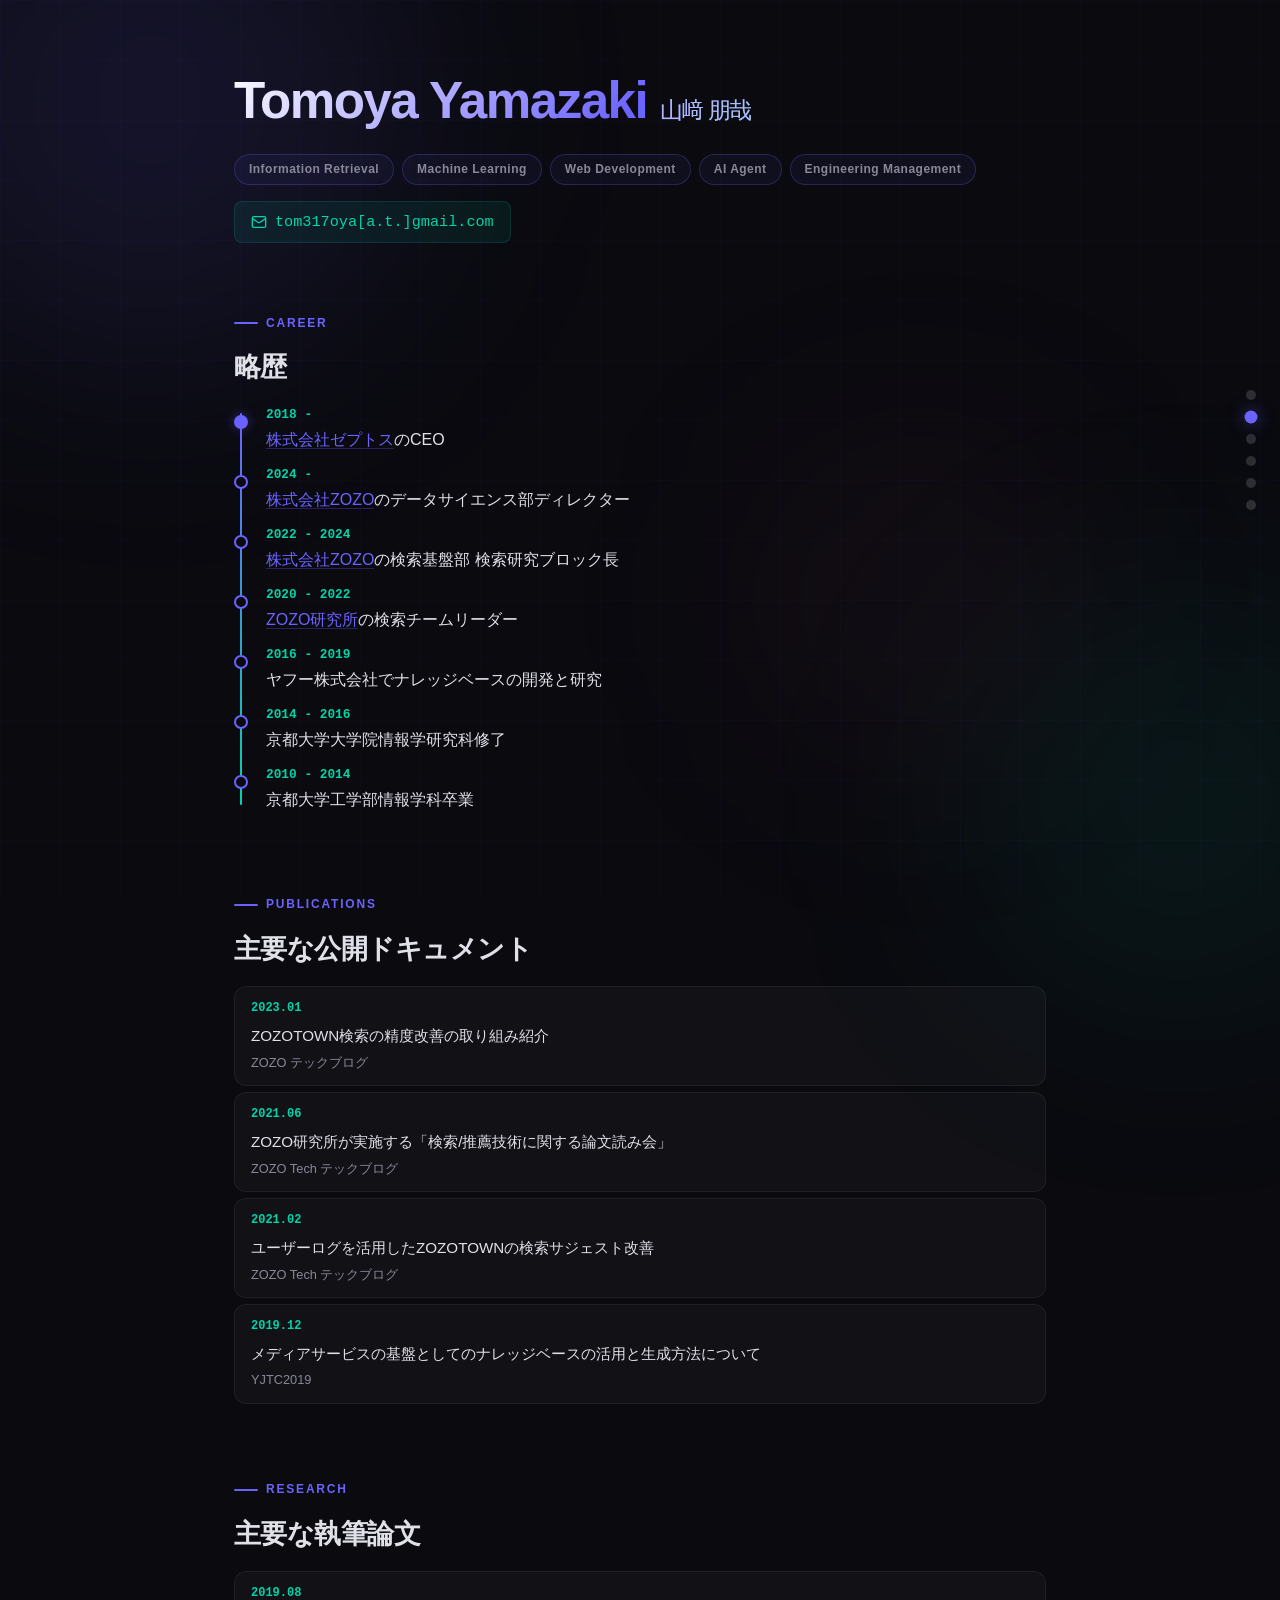
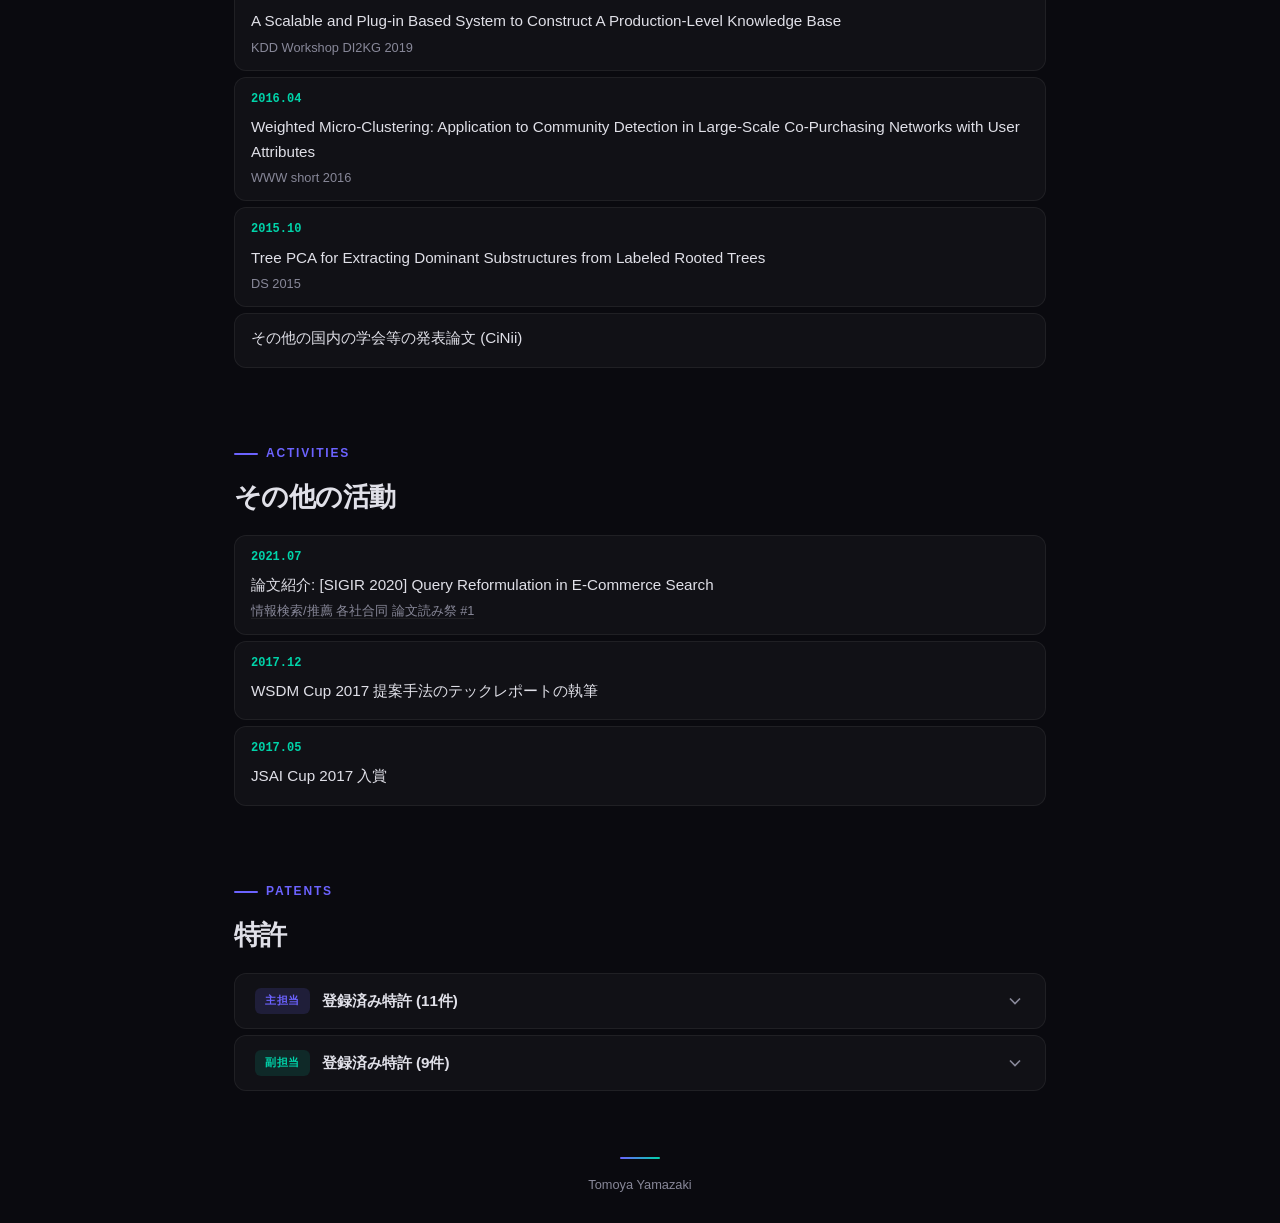
==== index.html @ 920f3fa7 "mypageの刷新" ====
<!DOCTYPE html>
<html lang="ja">
<head>
  <meta charset="utf-8">
  <meta name="viewport" content="width=device-width, initial-scale=1">
  <title>Tomoya Yamazaki</title>
  <meta name="description" content="Tomoya Yamazaki - My self introduction">
  <link rel="shortcut icon" type="image/x-icon" href="images/favicon.png">
  <!-- Google tag (gtag.js) -->
  <script async src="https://www.googletagmanager.com/gtag/js?id=G-ZP4T5YC2WY"></script>
  <script>
    window.dataLayer = window.dataLayer || [];
    function gtag(){dataLayer.push(arguments);}
    gtag('js', new Date());
    gtag('config', 'G-ZP4T5YC2WY');
  </script>
  <link rel="stylesheet" href="style.css">
</head>
<body>
  <!-- Background Orbs -->
  <div class="orb orb-1"></div>
  <div class="orb orb-2"></div>
  <div class="orb orb-3"></div>

  <!-- Side Navigation -->
  <nav class="side-nav">
    <a href="#hero" data-nav title="Top"></a>
    <a href="#career" data-nav title="Career"></a>
    <a href="#documents" data-nav title="Documents"></a>
    <a href="#papers" data-nav title="Papers"></a>
    <a href="#activities" data-nav title="Activities"></a>
    <a href="#patents" data-nav title="Patents"></a>
  </nav>

  <div class="container">

    <!-- ═══ HERO ═══ -->
    <section class="hero" id="hero">
      <div class="fade-in">
        <h1 class="hero-name">Tomoya Yamazaki <span class="hero-name-ja">山﨑 朋哉</span></h1>
        <div class="hero-tags">
          <span class="hero-tag">Information Retrieval</span>
          <span class="hero-tag">Machine Learning</span>
          <span class="hero-tag">Web Development</span>
          <span class="hero-tag">AI Agent</span>
          <span class="hero-tag">Engineering Management</span>
        </div>
        <div class="hero-contact">
          <svg width="16" height="16" viewBox="0 0 24 24" fill="none" stroke="currentColor" stroke-width="2"><rect x="2" y="4" width="20" height="16" rx="2"/><path d="m22 7-8.97 5.7a1.94 1.94 0 0 1-2.06 0L2 7"/></svg>
          tom317oya[a.t.]gmail.com
        </div>
      </div>
    </section>

    <!-- ═══ CAREER ═══ -->
    <section id="career">
      <div class="fade-in">
        <div class="section-label">Career</div>
        <h2 class="section-title">略歴</h2>
      </div>
      <div class="timeline">
        <div class="timeline-item">
          <div class="timeline-period">2018 -</div>
          <div class="timeline-role"><a href="https://www.zeptos.jp/" target="_blank" rel="noopener">株式会社ゼプトス</a>のCEO</div>
        </div>
        <div class="timeline-item">
          <div class="timeline-period">2024 -</div>
          <div class="timeline-role"><a href="https://corp.zozo.com/" target="_blank" rel="noopener">株式会社ZOZO</a>のデータサイエンス部ディレクター</div>
        </div>
        <div class="timeline-item">
          <div class="timeline-period">2022 - 2024</div>
          <div class="timeline-role"><a href="https://corp.zozo.com/" target="_blank" rel="noopener">株式会社ZOZO</a>の検索基盤部 検索研究ブロック長</div>
        </div>
        <div class="timeline-item">
          <div class="timeline-period">2020 - 2022</div>
          <div class="timeline-role"><a href="https://research.zozo.com/" target="_blank" rel="noopener">ZOZO研究所</a>の検索チームリーダー</div>
        </div>
        <div class="timeline-item">
          <div class="timeline-period">2016 - 2019</div>
          <div class="timeline-role">ヤフー株式会社でナレッジベースの開発と研究</div>
        </div>
        <div class="timeline-item">
          <div class="timeline-period">2014 - 2016</div>
          <div class="timeline-role">京都大学大学院情報学研究科修了</div>
        </div>
        <div class="timeline-item">
          <div class="timeline-period">2010 - 2014</div>
          <div class="timeline-role">京都大学工学部情報学科卒業</div>
        </div>
      </div>
    </section>

    <!-- ═══ DOCUMENTS ═══ -->
    <section id="documents">
      <div class="fade-in">
        <div class="section-label">Publications</div>
        <h2 class="section-title">主要な公開ドキュメント</h2>
      </div>
      <div class="card">
        <div class="card-date">2023.01</div>
        <div class="card-title"><a href="https://techblog.zozo.com/entry/search-relevance-improvement" target="_blank" rel="noopener">ZOZOTOWN検索の精度改善の取り組み紹介</a></div>
        <div class="card-venue">ZOZO テックブログ</div>
      </div>
      <div class="card">
        <div class="card-date">2021.06</div>
        <div class="card-title"><a href="https://techblog.zozo.com/entry/search-recommend-articles-study-session" target="_blank" rel="noopener">ZOZO研究所が実施する「検索/推薦技術に関する論文読み会」</a></div>
        <div class="card-venue">ZOZO Tech テックブログ</div>
      </div>
      <div class="card">
        <div class="card-date">2021.02</div>
        <div class="card-title"><a href="https://techblog.zozo.com/entry/zozotown-search-suggestion" target="_blank" rel="noopener">ユーザーログを活用したZOZOTOWNの検索サジェスト改善</a></div>
        <div class="card-venue">ZOZO Tech テックブログ</div>
      </div>
      <div class="card">
        <div class="card-date">2019.12</div>
        <div class="card-title"><a href="https://www.slideshare.net/techblogyahoo/yjtc19-in-shibuya-a3-yjtc-204745833" target="_blank" rel="noopener">メディアサービスの基盤としてのナレッジベースの活用と生成方法について</a></div>
        <div class="card-venue">YJTC2019</div>
      </div>
    </section>

    <!-- ═══ PAPERS ═══ -->
    <section id="papers">
      <div class="fade-in">
        <div class="section-label">Research</div>
        <h2 class="section-title">主要な執筆論文</h2>
      </div>
      <div class="card">
        <div class="card-date">2019.08</div>
        <div class="card-title"><a href="https://www.semanticscholar.org/paper/A-Scalable-and-Plug-in-Based-System-to-Construct-A-Yamazaki-Nishi/1a2eb73aa65ffd5fe5ed1dc9eb5419f7b1353da8" target="_blank" rel="noopener">A Scalable and Plug-in Based System to Construct A Production-Level Knowledge Base</a></div>
        <div class="card-venue">KDD Workshop DI2KG 2019</div>
      </div>
      <div class="card">
        <div class="card-date">2016.04</div>
        <div class="card-title"><a href="https://dl.acm.org/doi/10.1145/2872518.2889406" target="_blank" rel="noopener">Weighted Micro-Clustering: Application to Community Detection in Large-Scale Co-Purchasing Networks with User Attributes</a></div>
        <div class="card-venue">WWW short 2016</div>
      </div>
      <div class="card">
        <div class="card-date">2015.10</div>
        <div class="card-title"><a href="https://link.springer.com/chapter/10.1007/978-3-319-24282-8_27" target="_blank" rel="noopener">Tree PCA for Extracting Dominant Substructures from Labeled Rooted Trees</a></div>
        <div class="card-venue">DS 2015</div>
      </div>
      <div class="card">
        <div class="card-title"><a href="https://ci.nii.ac.jp/search?q=%E5%B1%B1%E5%B4%8E%E6%9C%8B%E5%93%89&range=0&count=&sortorder=&type=0" target="_blank" rel="noopener">その他の国内の学会等の発表論文 (CiNii)</a></div>
      </div>
    </section>

    <!-- ═══ ACTIVITIES ═══ -->
    <section id="activities">
      <div class="fade-in">
        <div class="section-label">Activities</div>
        <h2 class="section-title">その他の活動</h2>
      </div>
      <div class="card">
        <div class="card-date">2021.07</div>
        <div class="card-title"><a href="https://speakerdeck.com/tomoyayama/sigir-2020-query-reformulation-in-e-commerce-search" target="_blank" rel="noopener">論文紹介: [SIGIR 2020] Query Reformulation in E-Commerce Search</a></div>
        <div class="card-venue"><a href="https://m3-engineer.connpass.com/event/217338/" target="_blank" rel="noopener" style="color:var(--text-muted);text-decoration:none;border-bottom:1px solid var(--border)">情報検索/推薦 各社合同 論文読み祭 #1</a></div>
      </div>
      <div class="card">
        <div class="card-date">2017.12</div>
        <div class="card-title"><a href="https://arxiv.org/abs/1712.06921" target="_blank" rel="noopener">WSDM Cup 2017 提案手法のテックレポートの執筆</a></div>
      </div>
      <div class="card">
        <div class="card-date">2017.05</div>
        <div class="card-title"><a href="https://www.ai-gakkai.or.jp/jsai2017/jsai-cup_report/" target="_blank" rel="noopener">JSAI Cup 2017</a> 入賞</div>
      </div>
    </section>

    <!-- ═══ PATENTS ═══ -->
    <section id="patents">
      <div class="fade-in">
        <div class="section-label">Patents</div>
        <h2 class="section-title">特許</h2>
      </div>

      <!-- 主担当 登録済み -->
      <div class="patent-group">
        <div class="patent-header" onclick="this.parentElement.classList.toggle('open')">
          <div class="patent-header-left">
            <span class="patent-badge badge-primary">主担当</span>
            <span class="patent-header-title">登録済み特許 (11件)</span>
          </div>
          <svg class="patent-chevron" viewBox="0 0 24 24" fill="none" stroke="currentColor" stroke-width="2"><path d="m6 9 6 6 6-6"/></svg>
        </div>
        <div class="patent-body">
          <ul class="patent-list">
            <li class="patent-item">
              <div class="patent-item-date">登録日: 2023/08/15</div>
              <div class="patent-item-id"><a href="https://www.j-platpat.inpit.go.jp/c1800/PU/JP-2020-154583/3490AAA1A23D324BD2306BCDC179DB44845CB829C9F6EFFD0C0A804029C4458D/11/ja" target="_blank" rel="noopener">特許第7351627号</a></div>
              <div class="patent-item-desc">Label spreading法によるクリックログを用いた二部グラフ構築によるエンティティのクラス推定</div>
            </li>
            <li class="patent-item">
              <div class="patent-item-date">登録日: 2023/05/30</div>
              <div class="patent-item-id"><a href="https://www.j-platpat.inpit.go.jp/c1800/PU/JP-2023-047931/F0BD0DEEAB78D539024A1D7BE5A4B4ABF8615770F979C06558C06EC9B1497A92/11/ja" target="_blank" rel="noopener">特許第7303855号</a></div>
              <div class="patent-item-desc">ECサイト表示順精度改善、データ量効率化と個人情報保護の両立</div>
            </li>
            <li class="patent-item">
              <div class="patent-item-date">登録日: 2023/04/04</div>
              <div class="patent-item-id"><a href="https://www.j-platpat.inpit.go.jp/c1800/PU/JP-2021-152905/9355710C8DF6AF5BB0548E16B88CC869B5EC7C1896330CF7F387F2C480A5258A/11/ja" target="_blank" rel="noopener">特許第7273888号</a></div>
              <div class="patent-item-desc">ナレッジベース生成装置</div>
            </li>
            <li class="patent-item">
              <div class="patent-item-date">登録日: 2022/06/16</div>
              <div class="patent-item-id"><a href="https://www.j-platpat.inpit.go.jp/c1800/PU/JP-2020-154346/2DD4B4FDFB50C6FF8F7ADCBE98242BDA31AC4A7E42A9580252F9A11617036767/11/ja" target="_blank" rel="noopener">特許第7090574号</a></div>
              <div class="patent-item-desc">グラフアルゴリズムを用いたエンティティマッチング</div>
            </li>
            <li class="patent-item">
              <div class="patent-item-date">登録日: 2022/02/08</div>
              <div class="patent-item-id"><a href="https://www.j-platpat.inpit.go.jp/c1800/PU/JP-7027606/5D7FBF473697F9E48BC88043B84F1865554ECB33FF1C91E2B3439A9F4398E1EA/15/ja" target="_blank" rel="noopener">特許第7027606号</a></div>
              <div class="patent-item-desc">ECサイト表示順精度、他サイト情報の効率的活用</div>
            </li>
            <li class="patent-item">
              <div class="patent-item-date">登録日: 2021/12/28</div>
              <div class="patent-item-id"><a href="https://www.j-platpat.inpit.go.jp/c1800/PU/JP-2019-020939/7F06880B55EC307019EEBCC928AF0041C8A6D81096301E548CA3DEC73E907171/11/ja" target="_blank" rel="noopener">特許第7001380号</a></div>
              <div class="patent-item-desc">セッション情報を用いたショッピングCV予測</div>
            </li>
            <li class="patent-item">
              <div class="patent-item-date">登録日: 2021/11/19</div>
              <div class="patent-item-id"><a href="https://www.j-platpat.inpit.go.jp/c1800/PU/JP-6980578/E6773F7A7A31C081E89829FC97606B0FBA4CBF3115081ED50A0F2594791EF181/15/ja" target="_blank" rel="noopener">特許第6980578号</a></div>
              <div class="patent-item-desc">データソース粒度差異を考慮したエンタメ情報ナレッジベース取込</div>
            </li>
            <li class="patent-item">
              <div class="patent-item-date">登録日: 2021/07/26</div>
              <div class="patent-item-id"><a href="https://www.j-platpat.inpit.go.jp/c1800/PU/JP-6917972/BCC8734609B54A63E71AEC8FFD76A3C3E11C6FD88A16780DD08869BA4AD92CA7/15/ja" target="_blank" rel="noopener">特許第6917972号</a></div>
              <div class="patent-item-desc">ネットワーク上の主体を所望関係性に基づいて連結するグラフ生成</div>
            </li>
            <li class="patent-item">
              <div class="patent-item-date">登録日: 2021/05/10</div>
              <div class="patent-item-id"><a href="https://www.j-platpat.inpit.go.jp/c1800/PU/JP-2020-190997/044035552A8BEE581FFE249B7D3F77440B521217EDC1B3F792D75D7A5B86FFC5/11/ja" target="_blank" rel="noopener">特許第6882372号</a></div>
              <div class="patent-item-desc">ナレッジベース生成装置</div>
            </li>
            <li class="patent-item">
              <div class="patent-item-date">登録日: 2021/03/22</div>
              <div class="patent-item-id"><a href="https://www.j-platpat.inpit.go.jp/c1800/PU/JP-2019-020940/FFE2ACE1D1C2793D1BCBC7E2DD61D2DD4C2CCEFD4EB4E0CC7B1E9D241052F632/11/ja" target="_blank" rel="noopener">特許第6856466号</a></div>
              <div class="patent-item-desc">過去クリックログを用いた意図解析</div>
            </li>
            <li class="patent-item">
              <div class="patent-item-date">登録日: 2019/01/11</div>
              <div class="patent-item-id"><a href="https://www.j-platpat.inpit.go.jp/c1800/PU/JP-2016-46694/6F79DA1E3B792DACB6BE494E39B4F92EBD06144D51D03E6F4EF80E0BC32562B4/10/ja" target="_blank" rel="noopener">特許第6462611号</a></div>
              <div class="patent-item-desc">重み付きグラフへのマイクロクラスタリング拡張</div>
            </li>
          </ul>
        </div>
      </div>

      <!-- 副担当 登録済み -->
      <div class="patent-group">
        <div class="patent-header" onclick="this.parentElement.classList.toggle('open')">
          <div class="patent-header-left">
            <span class="patent-badge badge-secondary">副担当</span>
            <span class="patent-header-title">登録済み特許 (9件)</span>
          </div>
          <svg class="patent-chevron" viewBox="0 0 24 24" fill="none" stroke="currentColor" stroke-width="2"><path d="m6 9 6 6 6-6"/></svg>
        </div>
        <div class="patent-body">
          <ul class="patent-list">
            <li class="patent-item">
              <div class="patent-item-date">登録日: 2023/08/29</div>
              <div class="patent-item-id"><a href="https://www.j-platpat.inpit.go.jp/c1800/PU/JP-2021-018596/4B3FDCF371F465459C04441E25D753BBE69E0DB79C1C5E036B6D13C51406EB9C/11/ja" target="_blank" rel="noopener">特許第7350549号</a></div>
              <div class="patent-item-desc">導来同値により思考のやわらかさを実現する手法</div>
            </li>
            <li class="patent-item">
              <div class="patent-item-date">登録日: 2022/07/28</div>
              <div class="patent-item-id"><a href="https://www.j-platpat.inpit.go.jp/c1800/PU/JP-2019-200742/E92D198DE941D3EB306C088963D6BCE5E9DD8358D9BF00D3F476F93BCEEEFF57/11/ja" target="_blank" rel="noopener">特許第7113661号</a></div>
              <div class="patent-item-desc">グラフのフーリエ変換による分解情報生成 / 技術ネットワークの分解状態でのグラフ成長予測手法</div>
            </li>
            <li class="patent-item">
              <div class="patent-item-date">登録日: 2022/05/10</div>
              <div class="patent-item-id"><a href="https://www.j-platpat.inpit.go.jp/c1800/PU/JP-2019-200738/DA95D850DB7566E582F1B694F2363405C5E4058BFA70BC6A61150B465508D8AE/11/ja" target="_blank" rel="noopener">特許第7071213号</a></div>
              <div class="patent-item-desc">グラフのトポロジ構造に着眼した類似性発見手法 / 複数の大規模で複雑に成長をしているグラフの類似構造の把握手法</div>
            </li>
            <li class="patent-item">
              <div class="patent-item-date">登録日: 2022/04/04</div>
              <div class="patent-item-id"><a href="https://www.j-platpat.inpit.go.jp/c1800/PU/JP-2019-200743/ACCBCAF2B2D24540AB9DBA75721BC20C42B55A0BF3803D8BE32B414E9F68D480/11/ja" target="_blank" rel="noopener">特許第7054645号</a></div>
              <div class="patent-item-desc">DNNの可塑性に着目したモデルの精度向上の手法 / DNNの塑性変形による過学習抑制手法</div>
            </li>
            <li class="patent-item">
              <div class="patent-item-date">登録日: 2022/02/28</div>
              <div class="patent-item-id"><a href="https://www.j-platpat.inpit.go.jp/c1800/PU/JP-2019-200737/40BAC8C7D55B807B241948AF8E89CECB4A372FB740F42A542DBC4CE73217A1FE/11/ja" target="_blank" rel="noopener">特許第7032233号</a></div>
              <div class="patent-item-desc">動的PRに基づくグラフの成長予測手法 / 動的ネットワークの成長を考慮したノード評価手法</div>
            </li>
            <li class="patent-item">
              <div class="patent-item-date">登録日: 2021/12/28</div>
              <div class="patent-item-id"><a href="https://www.j-platpat.inpit.go.jp/c1800/PU/JP-2020-013395/8D13550C0B08FC08B16925FA1C1636620182BE571ED28952F46D5B94AC63315A/11/ja" target="_blank" rel="noopener">特許第7001559号</a></div>
              <div class="patent-item-desc">サービスの起案から提供までを自動化する手法</div>
            </li>
            <li class="patent-item">
              <div class="patent-item-date">登録日: 2021/12/09</div>
              <div class="patent-item-id"><a href="https://www.j-platpat.inpit.go.jp/c1800/PU/JP-6991124/0CC22A68B94D86B9EDD9828E7E9263F8D0A8DD4940FCC0D43F7BA399A8EA05B1/15/ja" target="_blank" rel="noopener">特許第6991124号</a></div>
              <div class="patent-item-desc">イノベーションを起こす技術の抽出を図る手法</div>
            </li>
            <li class="patent-item">
              <div class="patent-item-date">登録日: 2021/11/04</div>
              <div class="patent-item-id"><a href="https://www.j-platpat.inpit.go.jp/c1800/PU/JP-2020-135153/0C70929238D9A4ED5BD5FB6E7027F396C71FF642F1CF4472480F48DA6912BFA7/11/ja" target="_blank" rel="noopener">特許第6971270号</a></div>
              <div class="patent-item-desc">思考概念を取り入れた人工知能手法</div>
            </li>
            <li class="patent-item">
              <div class="patent-item-date">登録日: 2021/09/09</div>
              <div class="patent-item-id"><a href="https://www.j-platpat.inpit.go.jp/c1800/PU/JP-2020-038557/7D49589B43A2267B5BE869B7B71166A51AA6D902C7443895CA91A49CA28D869F/11/ja" target="_blank" rel="noopener">特許第6942104号</a></div>
              <div class="patent-item-desc">タイヒミュラー空間を活用した複雑グラフの同相判定手法</div>
            </li>
          </ul>
        </div>
      </div>

    </section>

  </div>

  <footer>
    <div class="line"></div>
    Tomoya Yamazaki
  </footer>

  <script>
    // Intersection Observer for scroll animations
    const observer = new IntersectionObserver((entries) => {
      entries.forEach((entry) => {
        if (entry.isIntersecting) {
          entry.target.classList.add('visible');
        }
      });
    }, { threshold: 0.15, rootMargin: '0px 0px -40px 0px' });

    document.querySelectorAll('.fade-in, .timeline-item, .card, .patent-group').forEach((el) => {
      observer.observe(el);
    });

    // Side nav active state
    const sections = document.querySelectorAll('section');
    const navDots = document.querySelectorAll('.side-nav a');

    const navObserver = new IntersectionObserver((entries) => {
      entries.forEach((entry) => {
        if (entry.isIntersecting) {
          navDots.forEach((dot) => dot.classList.remove('active'));
          const active = document.querySelector(`.side-nav a[href="#${entry.target.id}"]`);
          if (active) active.classList.add('active');
        }
      });
    }, { threshold: 0.3 });

    sections.forEach((section) => navObserver.observe(section));
  </script>
</body>
</html>
---- style.css ----
*,*::before,*::after{margin:0;padding:0;box-sizing:border-box}

:root{
  --bg:#0a0a0f;
  --bg-card:rgba(255,255,255,.03);
  --bg-card-hover:rgba(255,255,255,.06);
  --text:#e0e0e8;
  --text-muted:#888899;
  --accent:#6c63ff;
  --accent2:#00d4aa;
  --border:rgba(255,255,255,.06);
  --radius:12px;
}

html{scroll-behavior:smooth}
body{
  font-family:-apple-system,BlinkMacSystemFont,"Segoe UI","Noto Sans JP",sans-serif;
  background:var(--bg);
  color:var(--text);
  line-height:1.6;
  overflow-x:hidden;
  font-size:15px;
}

/* ── Background Grid ── */
body::before{
  content:"";
  position:fixed;
  inset:0;
  background:
    linear-gradient(rgba(108,99,255,.03) 1px,transparent 1px),
    linear-gradient(90deg,rgba(108,99,255,.03) 1px,transparent 1px);
  background-size:60px 60px;
  pointer-events:none;
  z-index:0;
}

/* ── Glow Orbs ── */
.orb{
  position:fixed;
  border-radius:50%;
  filter:blur(120px);
  pointer-events:none;
  z-index:0;
}
.orb-1{width:500px;height:500px;background:rgba(108,99,255,.12);top:-150px;left:-100px}
.orb-2{width:400px;height:400px;background:rgba(0,212,170,.08);bottom:-100px;right:-100px}
.orb-3{width:300px;height:300px;background:rgba(255,107,157,.06);top:50%;left:60%}

/* ── Layout ── */
.container{
  position:relative;
  z-index:1;
  max-width:860px;
  margin:0 auto;
  padding:0 24px;
}

/* ── Hero ── */
.hero{
  display:flex;
  flex-direction:column;
  justify-content:center;
  padding:60px 0 32px;
}
.hero-name{
  font-size:clamp(2rem,5vw,3.2rem);
  font-weight:800;
  letter-spacing:-.03em;
  background:linear-gradient(135deg,#fff 0%,var(--accent) 50%,var(--accent2) 100%);
  -webkit-background-clip:text;
  -webkit-text-fill-color:transparent;
  background-clip:text;
  margin-bottom:12px;
}
.hero-name-ja{
  font-size:.45em;
  font-weight:400;
  -webkit-text-fill-color:rgba(255,255,255,.5);
}
.hero-tags{
  display:flex;
  flex-wrap:wrap;
  gap:8px;
  margin-bottom:16px;
}
.hero-tag{
  font-size:.75rem;
  font-weight:600;
  letter-spacing:.04em;
  padding:5px 14px;
  border-radius:20px;
  border:1px solid rgba(108,99,255,.25);
  color:var(--text-muted);
  background:rgba(108,99,255,.06);
}
.hero-contact{
  display:inline-flex;
  align-items:center;
  gap:8px;
  color:var(--accent2);
  font-size:.95rem;
  font-family:"SF Mono",SFMono-Regular,Consolas,monospace;
  background:rgba(0,212,170,.08);
  padding:8px 16px;
  border-radius:8px;
  border:1px solid rgba(0,212,170,.15);
}

/* ── Nav dots ── */
.side-nav{
  position:fixed;
  right:24px;
  top:50%;
  transform:translateY(-50%);
  display:flex;
  flex-direction:column;
  gap:12px;
  z-index:100;
}
.side-nav a{
  width:10px;
  height:10px;
  border-radius:50%;
  background:rgba(255,255,255,.15);
  display:block;
  transition:all .3s;
}
.side-nav a.active{
  background:var(--accent);
  box-shadow:0 0 12px rgba(108,99,255,.5);
  transform:scale(1.3);
}
@media(max-width:768px){.side-nav{display:none}}

/* ── Sections ── */
section{padding:32px 0}

.section-label{
  display:inline-flex;
  align-items:center;
  gap:8px;
  font-size:.75rem;
  font-weight:700;
  letter-spacing:.15em;
  text-transform:uppercase;
  color:var(--accent);
  margin-bottom:12px;
}
.section-label::before{
  content:"";
  width:24px;
  height:2px;
  background:var(--accent);
  border-radius:2px;
}
.section-title{
  font-size:clamp(1.3rem,3vw,1.7rem);
  font-weight:700;
  letter-spacing:-.02em;
  margin-bottom:16px;
}

/* ── Timeline ── */
.timeline{position:relative;padding-left:32px}
.timeline::before{
  content:"";
  position:absolute;
  left:6px;top:8px;bottom:8px;
  width:2px;
  background:linear-gradient(to bottom,var(--accent),var(--accent2));
  border-radius:2px;
}
.timeline-item{
  position:relative;
  margin-bottom:12px;
  opacity:0;
  transform:translateX(-20px);
  transition:all .6s cubic-bezier(.16,1,.3,1);
}
.timeline-item.visible{opacity:1;transform:translateX(0)}
.timeline-item::before{
  content:"";
  position:absolute;
  left:-32px;top:10px;
  width:14px;height:14px;
  border-radius:50%;
  background:var(--bg);
  border:2px solid var(--accent);
  z-index:1;
}
.timeline-item:first-child::before{
  background:var(--accent);
  box-shadow:0 0 12px rgba(108,99,255,.4);
}
.timeline-period{
  font-size:.8rem;
  font-weight:600;
  color:var(--accent2);
  font-family:"SF Mono",SFMono-Regular,Consolas,monospace;
  margin-bottom:2px;
}
.timeline-role{font-size:1rem;font-weight:500}
.timeline-role a{color:var(--accent);text-decoration:none;border-bottom:1px solid rgba(108,99,255,.3);transition:all .3s}
.timeline-role a:hover{color:#8b85ff;border-color:var(--accent)}

/* ── Cards ── */
.card{
  background:var(--bg-card);
  border:1px solid var(--border);
  border-radius:var(--radius);
  padding:12px 16px;
  margin-bottom:6px;
  transition:all .4s cubic-bezier(.16,1,.3,1);
  opacity:0;
  transform:translateY(20px);
}
.card.visible{opacity:1;transform:translateY(0)}
.card:hover{
  background:var(--bg-card-hover);
  border-color:rgba(108,99,255,.2);
  transform:translateY(-2px);
  box-shadow:0 8px 32px rgba(0,0,0,.3);
}
.card-date{
  font-size:.75rem;
  font-weight:600;
  color:var(--accent2);
  font-family:"SF Mono",SFMono-Regular,Consolas,monospace;
  margin-bottom:6px;
}
.card-title{
  font-size:.95rem;
  font-weight:500;
  margin-bottom:4px;
}
.card-title a{
  color:var(--text);
  text-decoration:none;
  transition:color .3s;
}
.card-title a:hover{color:var(--accent)}
.card-venue{
  font-size:.8rem;
  color:var(--text-muted);
}

/* ── Patent Accordion ── */
.patent-group{
  background:var(--bg-card);
  border:1px solid var(--border);
  border-radius:var(--radius);
  margin-bottom:6px;
  overflow:hidden;
  opacity:0;
  transform:translateY(20px);
  transition:all .4s cubic-bezier(.16,1,.3,1);
}
.patent-group.visible{opacity:1;transform:translateY(0)}
.patent-header{
  display:flex;
  align-items:center;
  justify-content:space-between;
  padding:14px 20px;
  cursor:pointer;
  user-select:none;
  transition:background .3s;
}
.patent-header:hover{background:var(--bg-card-hover)}
.patent-header-left{display:flex;align-items:center;gap:12px}
.patent-badge{
  font-size:.7rem;
  font-weight:700;
  padding:4px 10px;
  border-radius:6px;
  letter-spacing:.05em;
}
.badge-primary{background:rgba(108,99,255,.15);color:var(--accent)}
.badge-secondary{background:rgba(0,212,170,.12);color:var(--accent2)}
.patent-header-title{font-weight:600;font-size:.95rem}
.patent-chevron{
  width:20px;height:20px;
  transition:transform .3s;
  color:var(--text-muted);
}
.patent-group.open .patent-chevron{transform:rotate(180deg)}
.patent-body{
  max-height:0;
  overflow:hidden;
  transition:max-height .4s cubic-bezier(.16,1,.3,1);
}
.patent-group.open .patent-body{max-height:2000px}
.patent-list{
  padding:0 20px 14px;
  list-style:none;
}
.patent-item{
  padding:8px 0;
  border-top:1px solid var(--border);
}
.patent-item-date{
  font-size:.72rem;
  color:var(--text-muted);
  font-family:"SF Mono",SFMono-Regular,Consolas,monospace;
  margin-bottom:2px;
}
.patent-item-id a{
  font-size:.85rem;
  color:var(--accent);
  text-decoration:none;
  font-weight:500;
  transition:color .3s;
}
.patent-item-id a:hover{color:#8b85ff}
.patent-item-desc{
  font-size:.82rem;
  color:var(--text-muted);
  margin-top:2px;
}

/* ── Footer ── */
footer{
  text-align:center;
  padding:28px 0;
  color:var(--text-muted);
  font-size:.8rem;
}
footer .line{
  width:40px;height:2px;
  background:linear-gradient(90deg,var(--accent),var(--accent2));
  border-radius:2px;
  margin:0 auto 16px;
}

/* ── Animations ── */
.fade-in{
  opacity:0;
  transform:translateY(30px);
  transition:all .8s cubic-bezier(.16,1,.3,1);
}
.fade-in.visible{opacity:1;transform:translateY(0)}

/* ── Responsive ── */
@media(max-width:600px){
  section{padding:24px 0}
  .card{padding:10px 14px}
  .patent-header{padding:10px 14px}
  .patent-list{padding:0 14px 10px}
}
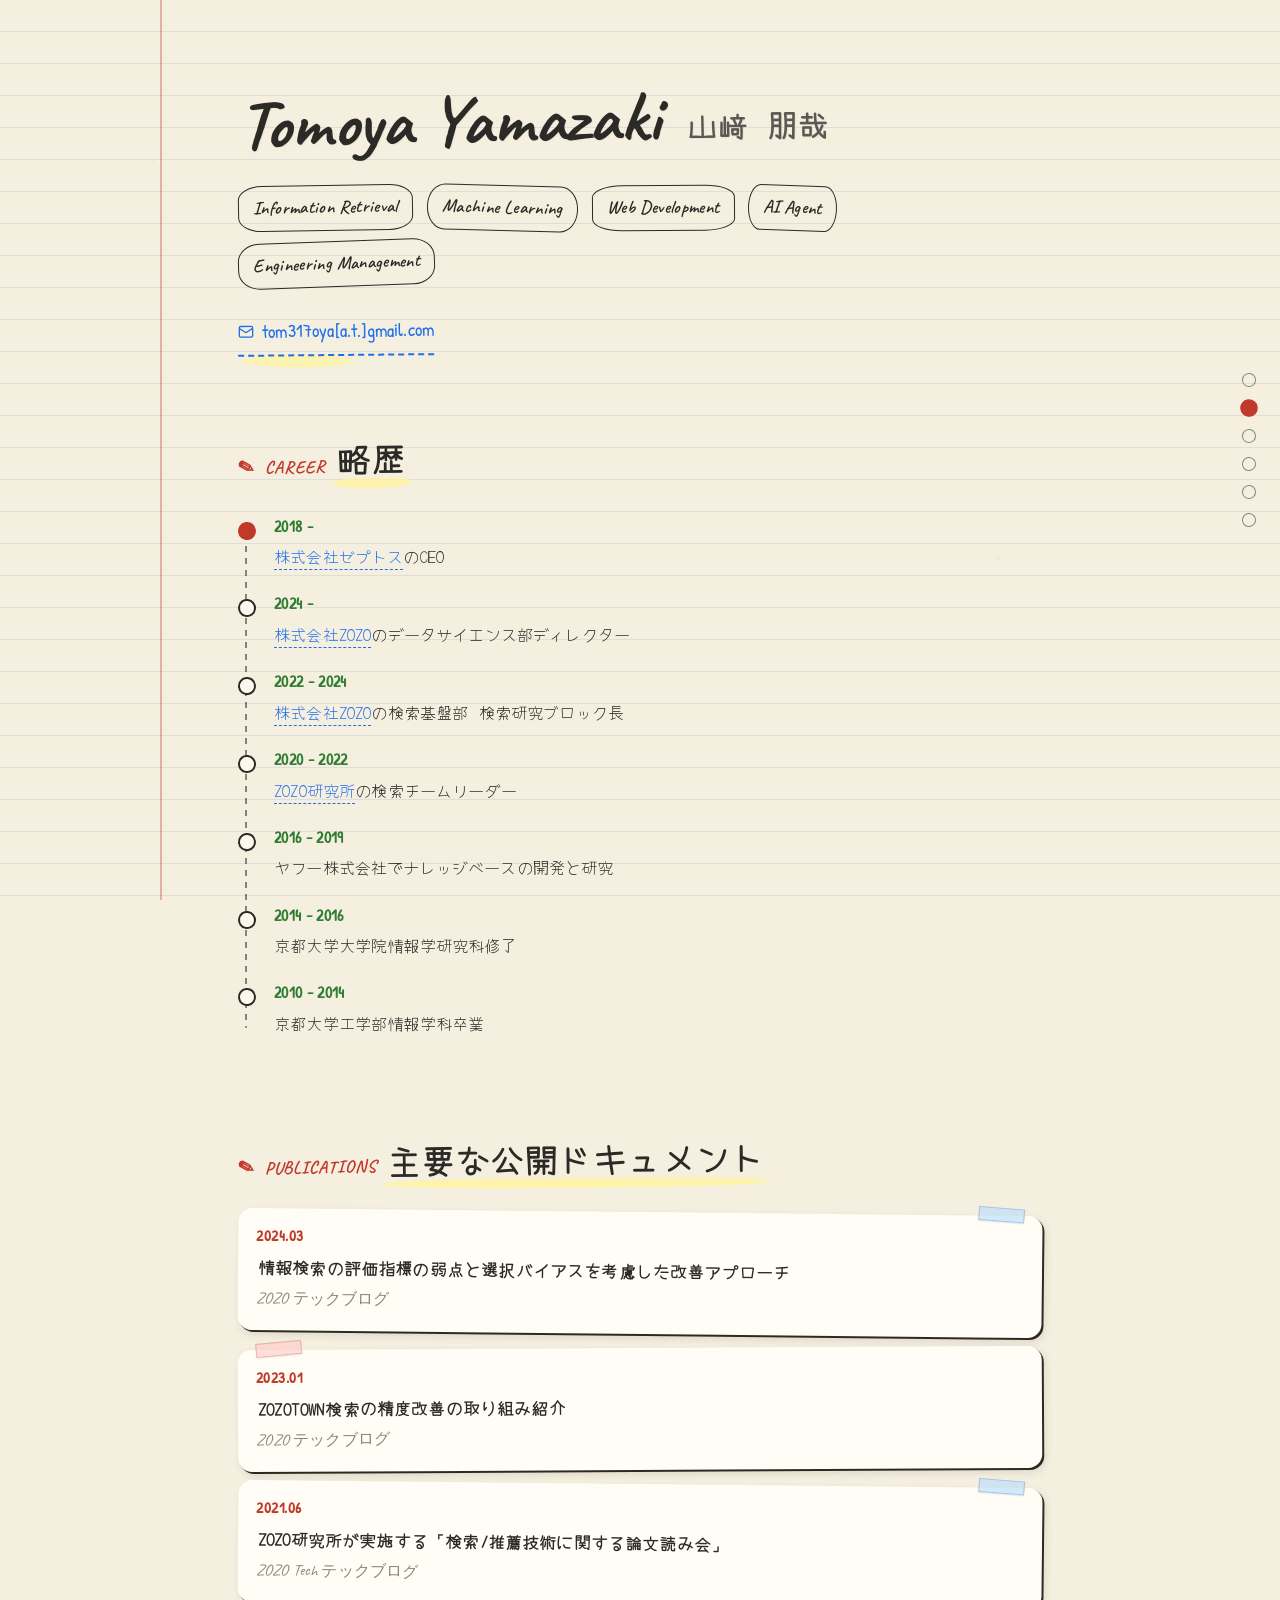
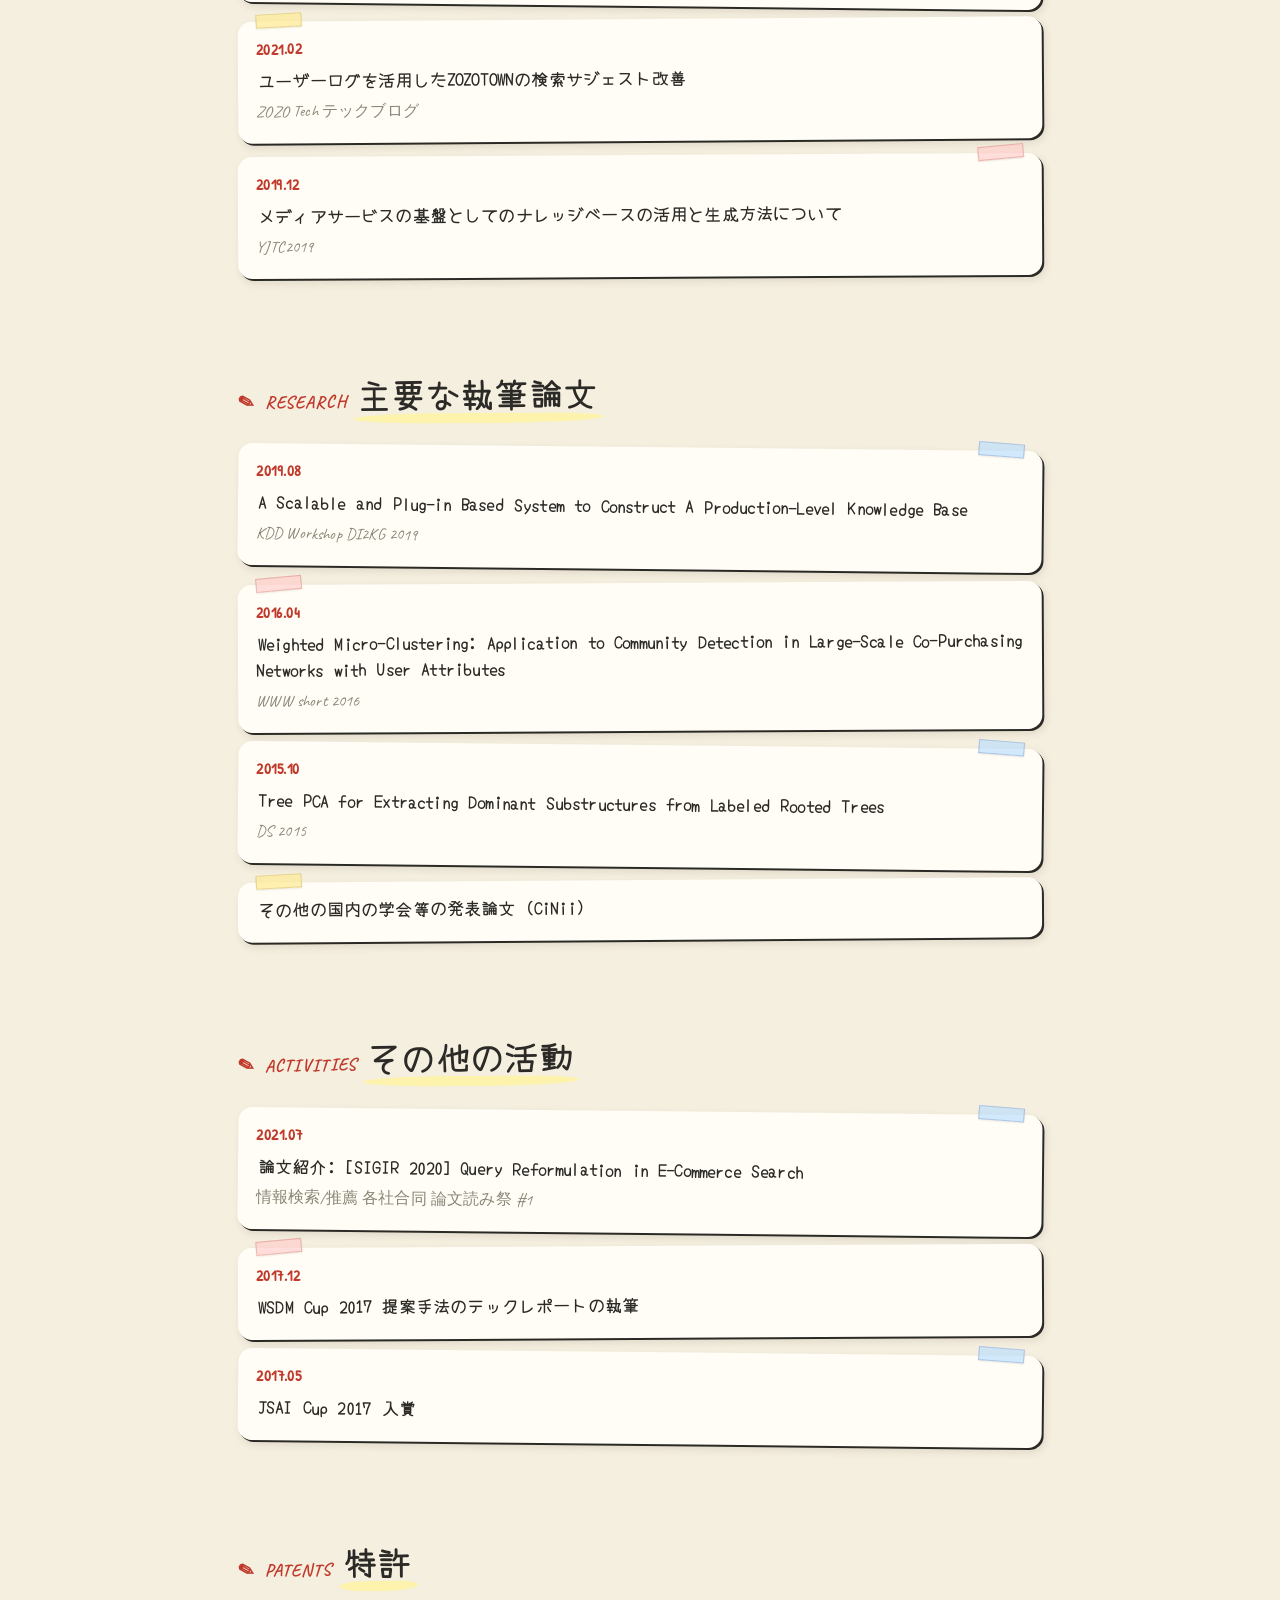
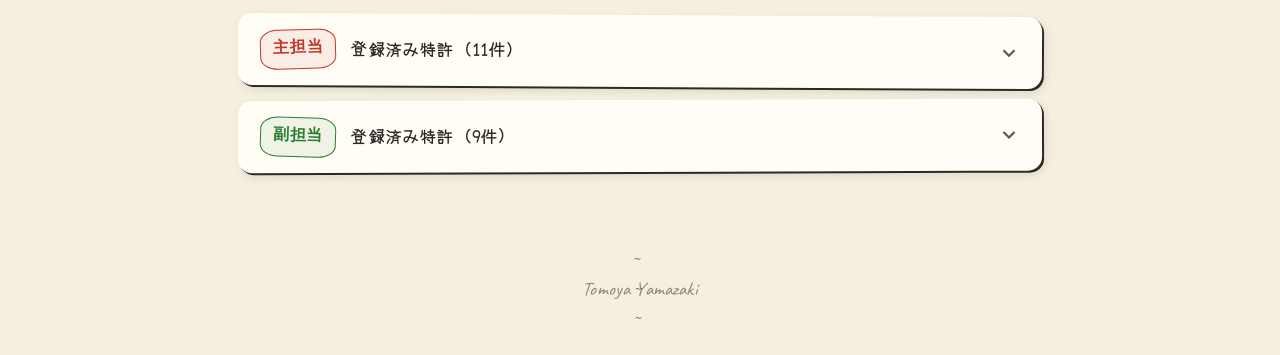
==== commit 2d070bc6: "new style" ====
--- a/index.html
+++ b/index.html
@@ -14,6 +14,9 @@
     gtag('js', new Date());
     gtag('config', 'G-ZP4T5YC2WY');
   </script>
+  <link rel="preconnect" href="https://fonts.googleapis.com">
+  <link rel="preconnect" href="https://fonts.gstatic.com" crossorigin>
+  <link href="https://fonts.googleapis.com/css2?family=Caveat:wght@400;600;700&family=Kalam:wght@300;400;700&family=Patrick+Hand&family=Yomogi&family=Klee+One:wght@400;600&family=Zen+Kurenaido&display=swap" rel="stylesheet">
   <link rel="stylesheet" href="style.css">
 </head>
 <body>
@@ -97,6 +100,11 @@
         <h2 class="section-title">主要な公開ドキュメント</h2>
       </div>
       <div class="card">
+        <div class="card-date">2024.03</div>
+        <div class="card-title"><a href="https://techblog.zozo.com/entry/biased-search-evaluation-improvement" target="_blank" rel="noopener">情報検索の評価指標の弱点と選択バイアスを考慮した改善アプローチ</a></div>
+        <div class="card-venue">ZOZO テックブログ</div>
+      </div>
+      <div class="card">
         <div class="card-date">2023.01</div>
         <div class="card-title"><a href="https://techblog.zozo.com/entry/search-relevance-improvement" target="_blank" rel="noopener">ZOZOTOWN検索の精度改善の取り組み紹介</a></div>
         <div class="card-venue">ZOZO テックブログ</div>
--- a/style.css
+++ b/style.css
@@ -1,113 +1,162 @@
 *,*::before,*::after{margin:0;padding:0;box-sizing:border-box}
 
 :root{
-  --bg:#0a0a0f;
-  --bg-card:rgba(255,255,255,.03);
-  --bg-card-hover:rgba(255,255,255,.06);
-  --text:#e0e0e8;
-  --text-muted:#888899;
-  --accent:#6c63ff;
-  --accent2:#00d4aa;
-  --border:rgba(255,255,255,.06);
-  --radius:12px;
+  --bg:#f5efe0;
+  --bg-paper:#fdf8eb;
+  --bg-card:#fffdf5;
+  --bg-card-hover:#fff8e0;
+  --ink:#2b2a26;
+  --ink-soft:#5a5852;
+  --ink-muted:#8a8678;
+  --accent:#c0392b;       /* 赤ペン */
+  --accent2:#1f6feb;      /* 青ペン */
+  --accent3:#2e7d32;      /* 緑ペン */
+  --highlight:#fff59d;    /* マーカー黄 */
+  --line:#bdb59d;
+  --paper-line:#cfdaf0;   /* ノートの罫線 */
+  --radius:14px;
 }
 
 html{scroll-behavior:smooth}
 body{
-  font-family:-apple-system,BlinkMacSystemFont,"Segoe UI","Noto Sans JP",sans-serif;
+  font-family:"Yomogi","Klee One","Kalam","Patrick Hand","Noto Sans JP",sans-serif;
   background:var(--bg);
-  color:var(--text);
-  line-height:1.6;
+  color:var(--ink);
+  line-height:1.85;
   overflow-x:hidden;
-  font-size:15px;
-}
-
-/* ── Background Grid ── */
+  font-size:17px;
+  letter-spacing:.01em;
+}
+
+/* ── ノートの罫線 + 紙の質感 ── */
 body::before{
   content:"";
   position:fixed;
   inset:0;
   background:
-    linear-gradient(rgba(108,99,255,.03) 1px,transparent 1px),
-    linear-gradient(90deg,rgba(108,99,255,.03) 1px,transparent 1px);
-  background-size:60px 60px;
+    /* 紙の汚れ風ドット */
+    radial-gradient(circle at 12% 18%, rgba(120,90,40,.06) 0, transparent 2px),
+    radial-gradient(circle at 78% 62%, rgba(120,90,40,.05) 0, transparent 2.5px),
+    radial-gradient(circle at 32% 88%, rgba(120,90,40,.04) 0, transparent 2px),
+    /* ノートの横罫線 */
+    repeating-linear-gradient(
+      to bottom,
+      transparent 0,
+      transparent 31px,
+      rgba(60,90,170,.12) 31px,
+      rgba(60,90,170,.12) 32px
+    );
+  background-size:auto, auto, auto, 100% 32px;
   pointer-events:none;
   z-index:0;
-}
-
-/* ── Glow Orbs ── */
-.orb{
+  opacity:.9;
+}
+
+/* 左の縦の赤線（ノートのマージン） */
+body::after{
+  content:"";
   position:fixed;
-  border-radius:50%;
-  filter:blur(120px);
+  top:0;bottom:0;
+  left:max(20px, calc(50vw - 430px - 50px));
+  width:2px;
+  background:rgba(192,57,43,.35);
   pointer-events:none;
   z-index:0;
 }
-.orb-1{width:500px;height:500px;background:rgba(108,99,255,.12);top:-150px;left:-100px}
-.orb-2{width:400px;height:400px;background:rgba(0,212,170,.08);bottom:-100px;right:-100px}
-.orb-3{width:300px;height:300px;background:rgba(255,107,157,.06);top:50%;left:60%}
-
-/* ── Layout ── */
+@media(max-width:900px){body::after{left:14px}}
+
+/* 装飾用の落書き（ふんわり） */
+.orb{display:none}
+
+/* ── レイアウト ── */
 .container{
   position:relative;
   z-index:1;
   max-width:860px;
   margin:0 auto;
-  padding:0 24px;
-}
-
-/* ── Hero ── */
+  padding:0 28px;
+}
+
+/* ── HERO ── */
 .hero{
   display:flex;
   flex-direction:column;
   justify-content:center;
-  padding:60px 0 32px;
+  padding:80px 0 36px;
+  position:relative;
+}
+.hero::after{
+  /* 手書きの矢印風アンダーライン */
+  content:"";
+  position:absolute;
+  left:0;bottom:24px;
+  width:120px;height:14px;
+  background:
+    radial-gradient(ellipse at center, var(--highlight) 60%, transparent 70%);
+  filter:blur(.4px);
+  opacity:.7;
+  z-index:-1;
 }
 .hero-name{
-  font-size:clamp(2rem,5vw,3.2rem);
-  font-weight:800;
-  letter-spacing:-.03em;
-  background:linear-gradient(135deg,#fff 0%,var(--accent) 50%,var(--accent2) 100%);
-  -webkit-background-clip:text;
-  -webkit-text-fill-color:transparent;
-  background-clip:text;
-  margin-bottom:12px;
+  font-family:"Caveat","Yomogi",cursive;
+  font-size:clamp(2.6rem,7vw,4.4rem);
+  font-weight:700;
+  color:var(--ink);
+  letter-spacing:.01em;
+  margin-bottom:14px;
+  line-height:1.1;
+  text-shadow:1px 1px 0 rgba(0,0,0,.04);
+  transform:rotate(-1.2deg);
+  display:inline-block;
 }
 .hero-name-ja{
-  font-size:.45em;
-  font-weight:400;
-  -webkit-text-fill-color:rgba(255,255,255,.5);
+  font-family:"Yomogi","Klee One",sans-serif;
+  font-size:.42em;
+  font-weight:600;
+  color:var(--ink-soft);
+  display:inline-block;
+  transform:rotate(.8deg);
+  margin-left:8px;
 }
 .hero-tags{
   display:flex;
   flex-wrap:wrap;
-  gap:8px;
-  margin-bottom:16px;
+  gap:10px 14px;
+  margin:14px 0 22px;
 }
 .hero-tag{
-  font-size:.75rem;
-  font-weight:600;
-  letter-spacing:.04em;
-  padding:5px 14px;
-  border-radius:20px;
-  border:1px solid rgba(108,99,255,.25);
-  color:var(--text-muted);
-  background:rgba(108,99,255,.06);
-}
+  font-family:"Caveat","Yomogi",cursive;
+  font-size:1.15rem;
+  font-weight:600;
+  letter-spacing:.02em;
+  padding:4px 14px 6px;
+  color:var(--ink);
+  background:transparent;
+  border:1.5px solid var(--ink);
+  border-radius:24px / 14px;  /* いびつな楕円 */
+  transform:rotate(-1deg);
+  position:relative;
+}
+.hero-tag:nth-child(2n){transform:rotate(1.5deg);border-radius:18px / 22px}
+.hero-tag:nth-child(3n){transform:rotate(-.5deg);border-radius:30px / 12px}
+.hero-tag:nth-child(4n){transform:rotate(2deg);border-radius:14px / 26px}
+.hero-tag:nth-child(5n){transform:rotate(-2deg);border-radius:22px / 18px}
+
 .hero-contact{
   display:inline-flex;
   align-items:center;
   gap:8px;
+  font-family:"Patrick Hand","Caveat",monospace;
+  font-size:1.15rem;
   color:var(--accent2);
-  font-size:.95rem;
-  font-family:"SF Mono",SFMono-Regular,Consolas,monospace;
-  background:rgba(0,212,170,.08);
-  padding:8px 16px;
-  border-radius:8px;
-  border:1px solid rgba(0,212,170,.15);
-}
-
-/* ── Nav dots ── */
+  background:transparent;
+  padding:4px 0 6px;
+  border:none;
+  border-bottom:2px dashed var(--accent2);
+  transform:rotate(-.5deg);
+}
+
+/* ── サイドナビ（ドット） ── */
 .side-nav{
   position:fixed;
   right:24px;
@@ -115,65 +164,90 @@
   transform:translateY(-50%);
   display:flex;
   flex-direction:column;
-  gap:12px;
+  gap:14px;
   z-index:100;
 }
 .side-nav a{
-  width:10px;
-  height:10px;
-  border-radius:50%;
-  background:rgba(255,255,255,.15);
+  width:14px;
+  height:14px;
+  border-radius:50% 48% 52% 50% / 50% 52% 48% 50%;
+  background:transparent;
+  border:1.8px solid var(--ink-muted);
   display:block;
   transition:all .3s;
-}
+  transform:rotate(-3deg);
+}
+.side-nav a:nth-child(2n){transform:rotate(4deg);border-radius:48% 52% 50% 50% / 52% 48% 50% 50%}
 .side-nav a.active{
   background:var(--accent);
-  box-shadow:0 0 12px rgba(108,99,255,.5);
-  transform:scale(1.3);
+  border-color:var(--accent);
+  transform:scale(1.25) rotate(-5deg);
 }
 @media(max-width:768px){.side-nav{display:none}}
 
-/* ── Sections ── */
-section{padding:32px 0}
+/* ── セクション ── */
+section{padding:36px 0}
 
 .section-label{
   display:inline-flex;
   align-items:center;
-  gap:8px;
-  font-size:.75rem;
+  gap:10px;
+  font-family:"Caveat","Patrick Hand",cursive;
+  font-size:1.1rem;
   font-weight:700;
-  letter-spacing:.15em;
+  letter-spacing:.06em;
   text-transform:uppercase;
   color:var(--accent);
-  margin-bottom:12px;
+  margin-bottom:6px;
+  transform:rotate(-1deg);
 }
 .section-label::before{
-  content:"";
-  width:24px;
-  height:2px;
-  background:var(--accent);
+  content:"✎";
+  font-size:1.2rem;
+  display:inline-block;
+  transform:rotate(-15deg);
+}
+.section-title{
+  font-family:"Yomogi","Klee One","Caveat",sans-serif;
+  font-size:clamp(1.6rem,3.2vw,2.1rem);
+  font-weight:700;
+  letter-spacing:.01em;
+  margin-bottom:22px;
+  color:var(--ink);
+  display:inline-block;
+  position:relative;
+  transform:rotate(-.6deg);
+}
+/* タイトルに手書きマーカー */
+.section-title::after{
+  content:"";
+  position:absolute;
+  left:-4px;right:-6px;
+  bottom:2px;height:10px;
+  background:var(--highlight);
+  z-index:-1;
+  opacity:.75;
+  transform:skewX(-6deg) rotate(.3deg);
+  border-radius:50% 30% 60% 40% / 70% 50% 80% 60%;
+}
+
+/* ── タイムライン ── */
+.timeline{position:relative;padding-left:36px}
+.timeline::before{
+  content:"";
+  position:absolute;
+  left:7px;top:10px;bottom:10px;
+  width:2px;
+  background:
+    repeating-linear-gradient(to bottom,
+      var(--ink) 0, var(--ink) 6px,
+      transparent 6px, transparent 12px);
+  opacity:.55;
   border-radius:2px;
 }
-.section-title{
-  font-size:clamp(1.3rem,3vw,1.7rem);
-  font-weight:700;
-  letter-spacing:-.02em;
-  margin-bottom:16px;
-}
-
-/* ── Timeline ── */
-.timeline{position:relative;padding-left:32px}
-.timeline::before{
-  content:"";
-  position:absolute;
-  left:6px;top:8px;bottom:8px;
-  width:2px;
-  background:linear-gradient(to bottom,var(--accent),var(--accent2));
-  border-radius:2px;
-}
 .timeline-item{
   position:relative;
-  margin-bottom:12px;
+  margin-bottom:18px;
   opacity:0;
   transform:translateX(-20px);
   transition:all .6s cubic-bezier(.16,1,.3,1);
@@ -182,106 +256,174 @@
 .timeline-item::before{
   content:"";
   position:absolute;
-  left:-32px;top:10px;
-  width:14px;height:14px;
-  border-radius:50%;
-  background:var(--bg);
-  border:2px solid var(--accent);
+  left:-36px;top:10px;
+  width:18px;height:18px;
+  border-radius:52% 48% 50% 50% / 48% 52% 50% 50%;
+  background:var(--bg-paper);
+  border:2.2px solid var(--ink);
   z-index:1;
-}
+  transform:rotate(-8deg);
+}
+.timeline-item:nth-child(2n)::before{transform:rotate(7deg);border-radius:48% 52% 52% 48% / 50% 50% 48% 52%}
 .timeline-item:first-child::before{
   background:var(--accent);
-  box-shadow:0 0 12px rgba(108,99,255,.4);
+  border-color:var(--accent);
 }
 .timeline-period{
-  font-size:.8rem;
-  font-weight:600;
+  font-family:"Patrick Hand","Caveat",monospace;
+  font-size:1rem;
+  font-weight:600;
+  color:var(--accent3);
+  margin-bottom:0;
+  letter-spacing:.02em;
+}
+.timeline-role{
+  font-size:1.02rem;
+  font-weight:500;
+  color:var(--ink);
+}
+.timeline-role a{
   color:var(--accent2);
-  font-family:"SF Mono",SFMono-Regular,Consolas,monospace;
-  margin-bottom:2px;
-}
-.timeline-role{font-size:1rem;font-weight:500}
-.timeline-role a{color:var(--accent);text-decoration:none;border-bottom:1px solid rgba(108,99,255,.3);transition:all .3s}
-.timeline-role a:hover{color:#8b85ff;border-color:var(--accent)}
-
-/* ── Cards ── */
+  text-decoration:none;
+  border-bottom:1.5px dashed var(--accent2);
+  transition:all .25s;
+  padding-bottom:1px;
+}
+.timeline-role a:hover{
+  color:var(--accent);
+  border-bottom-color:var(--accent);
+  background:var(--highlight);
+}
+
+/* ── カード（付箋風） ── */
 .card{
   background:var(--bg-card);
-  border:1px solid var(--border);
+  border:none;
   border-radius:var(--radius);
-  padding:12px 16px;
-  margin-bottom:6px;
-  transition:all .4s cubic-bezier(.16,1,.3,1);
+  padding:14px 18px 16px;
+  margin-bottom:14px;
+  transition:all .35s cubic-bezier(.16,1,.3,1);
   opacity:0;
-  transform:translateY(20px);
-}
-.card.visible{opacity:1;transform:translateY(0)}
+  transform:translateY(20px) rotate(0);
+  box-shadow:
+    1px 1px 0 var(--ink),
+    2px 2px 0 var(--ink),
+    3px 4px 8px rgba(60,40,10,.12);
+  position:relative;
+}
+.card::before{
+  /* 左上のテープ */
+  content:"";
+  position:absolute;
+  top:-8px;left:18px;
+  width:46px;height:14px;
+  background:rgba(255,235,150,.7);
+  border:1px solid rgba(160,130,40,.25);
+  transform:rotate(-3deg);
+  box-shadow:0 1px 2px rgba(0,0,0,.08);
+}
+.card:nth-child(2n)::before{left:auto;right:18px;transform:rotate(4deg);background:rgba(180,220,255,.6);border-color:rgba(60,90,170,.25)}
+.card:nth-child(3n)::before{background:rgba(255,200,200,.6);border-color:rgba(180,60,40,.25);transform:rotate(-5deg)}
+
+.card.visible{opacity:1;transform:translateY(0) rotate(-.4deg)}
+.card:nth-child(2n).visible{transform:translateY(0) rotate(.6deg)}
+.card:nth-child(3n).visible{transform:translateY(0) rotate(-.3deg)}
+
 .card:hover{
   background:var(--bg-card-hover);
-  border-color:rgba(108,99,255,.2);
-  transform:translateY(-2px);
-  box-shadow:0 8px 32px rgba(0,0,0,.3);
+  transform:translateY(-3px) rotate(0deg) !important;
+  box-shadow:
+    1px 1px 0 var(--ink),
+    3px 3px 0 var(--ink),
+    5px 8px 14px rgba(60,40,10,.18);
 }
 .card-date{
-  font-size:.75rem;
-  font-weight:600;
+  font-family:"Patrick Hand","Caveat",monospace;
+  font-size:.95rem;
+  font-weight:600;
+  color:var(--accent);
+  margin-bottom:4px;
+  letter-spacing:.03em;
+}
+.card-title{
+  font-family:"Yomogi","Klee One",sans-serif;
+  font-size:1.05rem;
+  font-weight:600;
+  margin-bottom:4px;
+  line-height:1.55;
+}
+.card-title a{
+  color:var(--ink);
+  text-decoration:none;
+  background-image:linear-gradient(transparent 70%, rgba(255,235,100,.55) 70%);
+  background-size:0% 100%;
+  background-repeat:no-repeat;
+  transition:background-size .35s ease;
+  padding:0 2px;
+}
+.card-title a:hover{
+  background-size:100% 100%;
   color:var(--accent2);
-  font-family:"SF Mono",SFMono-Regular,Consolas,monospace;
-  margin-bottom:6px;
-}
-.card-title{
-  font-size:.95rem;
-  font-weight:500;
-  margin-bottom:4px;
-}
-.card-title a{
-  color:var(--text);
-  text-decoration:none;
-  transition:color .3s;
-}
-.card-title a:hover{color:var(--accent)}
+}
 .card-venue{
-  font-size:.8rem;
-  color:var(--text-muted);
-}
-
-/* ── Patent Accordion ── */
+  font-family:"Caveat","Patrick Hand",cursive;
+  font-size:1rem;
+  color:var(--ink-muted);
+}
+
+/* ── 特許アコーディオン ── */
 .patent-group{
   background:var(--bg-card);
-  border:1px solid var(--border);
+  border:none;
   border-radius:var(--radius);
-  margin-bottom:6px;
+  margin-bottom:14px;
   overflow:hidden;
   opacity:0;
   transform:translateY(20px);
   transition:all .4s cubic-bezier(.16,1,.3,1);
-}
-.patent-group.visible{opacity:1;transform:translateY(0)}
+  box-shadow:
+    1px 1px 0 var(--ink),
+    2px 2px 0 var(--ink),
+    3px 4px 8px rgba(60,40,10,.12);
+  position:relative;
+}
+.patent-group.visible{opacity:1;transform:translateY(0) rotate(-.2deg)}
+.patent-group:nth-child(2n).visible{transform:translateY(0) rotate(.3deg)}
+
 .patent-header{
   display:flex;
   align-items:center;
   justify-content:space-between;
-  padding:14px 20px;
+  padding:16px 22px;
   cursor:pointer;
   user-select:none;
   transition:background .3s;
 }
 .patent-header:hover{background:var(--bg-card-hover)}
-.patent-header-left{display:flex;align-items:center;gap:12px}
+.patent-header-left{display:flex;align-items:center;gap:14px}
 .patent-badge{
-  font-size:.7rem;
+  font-family:"Caveat","Patrick Hand",cursive;
+  font-size:1rem;
   font-weight:700;
-  padding:4px 10px;
-  border-radius:6px;
+  padding:3px 12px 5px;
+  border-radius:18px / 12px;
   letter-spacing:.05em;
-}
-.badge-primary{background:rgba(108,99,255,.15);color:var(--accent)}
-.badge-secondary{background:rgba(0,212,170,.12);color:var(--accent2)}
-.patent-header-title{font-weight:600;font-size:.95rem}
+  border:1.5px solid currentColor;
+  transform:rotate(-2deg);
+}
+.badge-primary{color:var(--accent);background:rgba(192,57,43,.08)}
+.badge-secondary{color:var(--accent3);background:rgba(46,125,50,.08);transform:rotate(2deg)}
+.patent-header-title{
+  font-family:"Yomogi","Klee One",sans-serif;
+  font-weight:600;
+  font-size:1.05rem;
+  color:var(--ink);
+}
 .patent-chevron{
-  width:20px;height:20px;
+  width:22px;height:22px;
   transition:transform .3s;
-  color:var(--text-muted);
+  color:var(--ink-soft);
+  stroke-width:2.4;
 }
 .patent-group.open .patent-chevron{transform:rotate(180deg)}
 .patent-body{
@@ -289,50 +431,71 @@
   overflow:hidden;
   transition:max-height .4s cubic-bezier(.16,1,.3,1);
 }
-.patent-group.open .patent-body{max-height:2000px}
+.patent-group.open .patent-body{max-height:3000px}
 .patent-list{
-  padding:0 20px 14px;
+  padding:0 22px 16px;
   list-style:none;
 }
 .patent-item{
-  padding:8px 0;
-  border-top:1px solid var(--border);
+  padding:12px 0;
+  border-top:1.5px dashed var(--line);
 }
 .patent-item-date{
-  font-size:.72rem;
-  color:var(--text-muted);
-  font-family:"SF Mono",SFMono-Regular,Consolas,monospace;
+  font-family:"Patrick Hand","Caveat",monospace;
+  font-size:.9rem;
+  color:var(--ink-muted);
   margin-bottom:2px;
 }
 .patent-item-id a{
-  font-size:.85rem;
-  color:var(--accent);
+  font-family:"Yomogi","Klee One",sans-serif;
+  font-size:.98rem;
+  color:var(--accent2);
   text-decoration:none;
-  font-weight:500;
-  transition:color .3s;
-}
-.patent-item-id a:hover{color:#8b85ff}
+  font-weight:600;
+  border-bottom:1.5px dashed var(--accent2);
+  padding-bottom:1px;
+  transition:all .25s;
+}
+.patent-item-id a:hover{color:var(--accent);border-bottom-color:var(--accent);background:var(--highlight)}
 .patent-item-desc{
-  font-size:.82rem;
-  color:var(--text-muted);
-  margin-top:2px;
-}
-
-/* ── Footer ── */
+  font-family:"Yomogi","Klee One",sans-serif;
+  font-size:.95rem;
+  color:var(--ink-soft);
+  margin-top:3px;
+}
+
+/* ── フッター ── */
 footer{
   text-align:center;
-  padding:28px 0;
-  color:var(--text-muted);
-  font-size:.8rem;
+  padding:36px 0 48px;
+  color:var(--ink-muted);
+  font-family:"Caveat","Patrick Hand",cursive;
+  font-size:1.2rem;
+  position:relative;
+  z-index:1;
 }
 footer .line{
-  width:40px;height:2px;
-  background:linear-gradient(90deg,var(--accent),var(--accent2));
-  border-radius:2px;
-  margin:0 auto 16px;
-}
-
-/* ── Animations ── */
+  width:60px;height:0;
+  border-top:2.5px solid var(--ink);
+  border-radius:50%;
+  margin:0 auto 14px;
+  transform:rotate(-1deg);
+  /* 手書きの波線風 */
+  border-image:none;
+  position:relative;
+}
+footer .line::after{
+  content:"~ ~ ~";
+  position:absolute;
+  top:-14px;left:50%;
+  transform:translateX(-50%);
+  color:var(--ink-soft);
+  letter-spacing:.4em;
+  font-size:1rem;
+}
+footer .line{border:none;height:auto}
+
+/* ── アニメーション ── */
 .fade-in{
   opacity:0;
   transform:translateY(30px);
@@ -340,10 +503,14 @@
 }
 .fade-in.visible{opacity:1;transform:translateY(0)}
 
-/* ── Responsive ── */
+/* ── レスポンシブ ── */
 @media(max-width:600px){
-  section{padding:24px 0}
-  .card{padding:10px 14px}
-  .patent-header{padding:10px 14px}
-  .patent-list{padding:0 14px 10px}
-}
+  body{font-size:16px}
+  section{padding:28px 0}
+  .container{padding:0 22px}
+  .card{padding:12px 14px 14px}
+  .patent-header{padding:12px 16px}
+  .patent-list{padding:0 16px 12px}
+  .timeline{padding-left:30px}
+  .timeline-item::before{left:-30px}
+}
